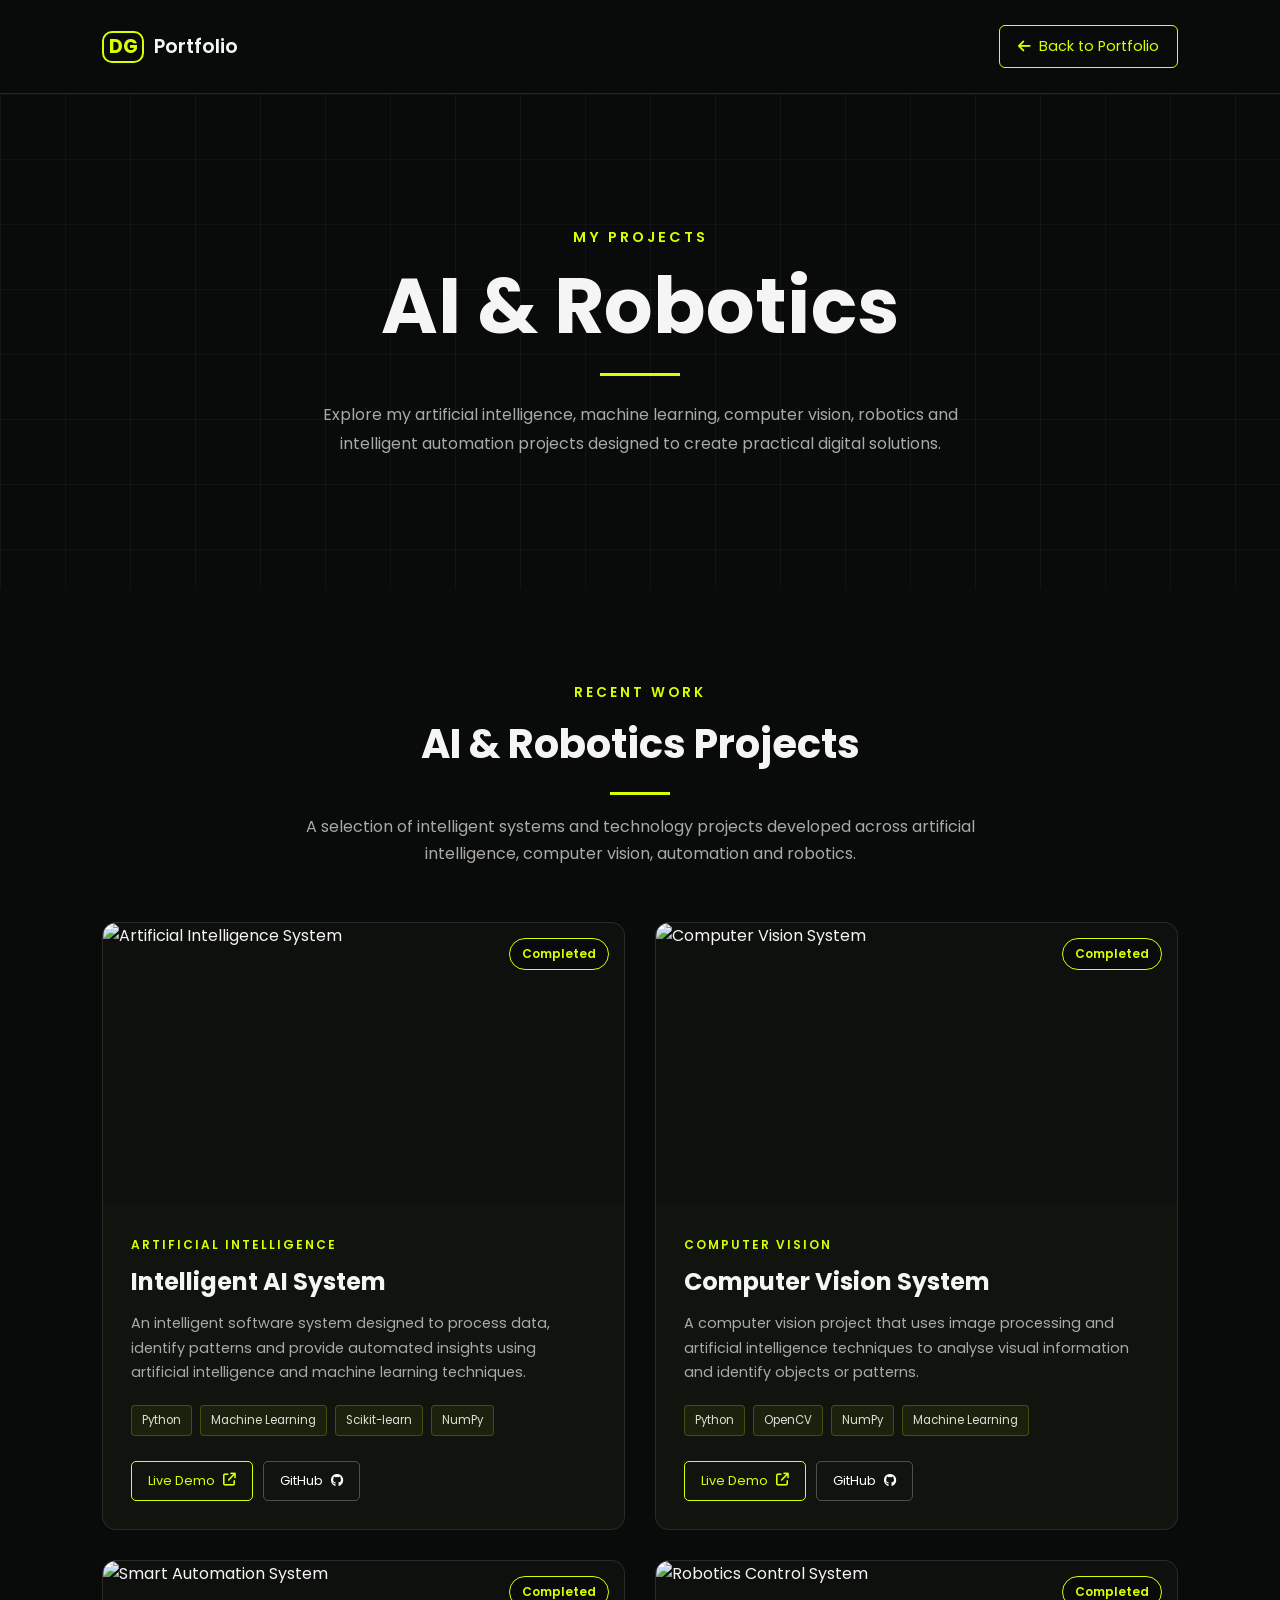
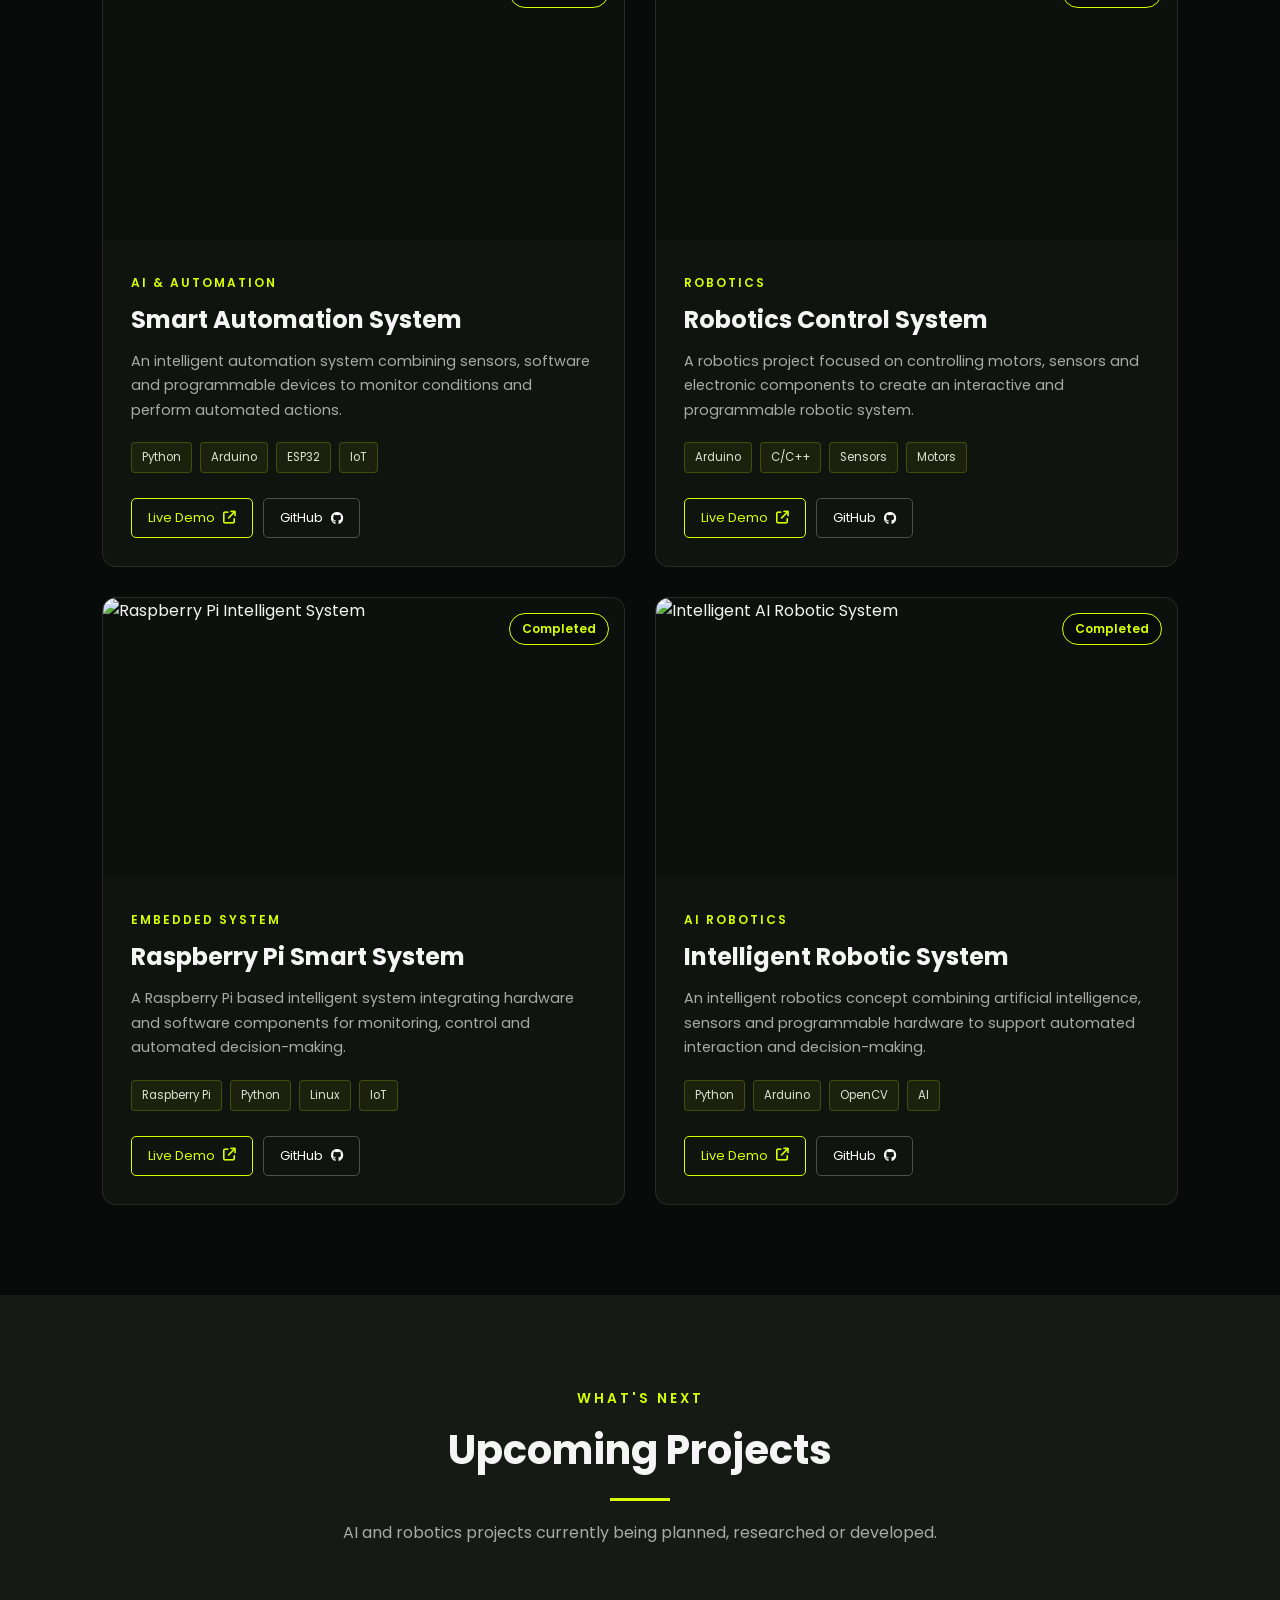
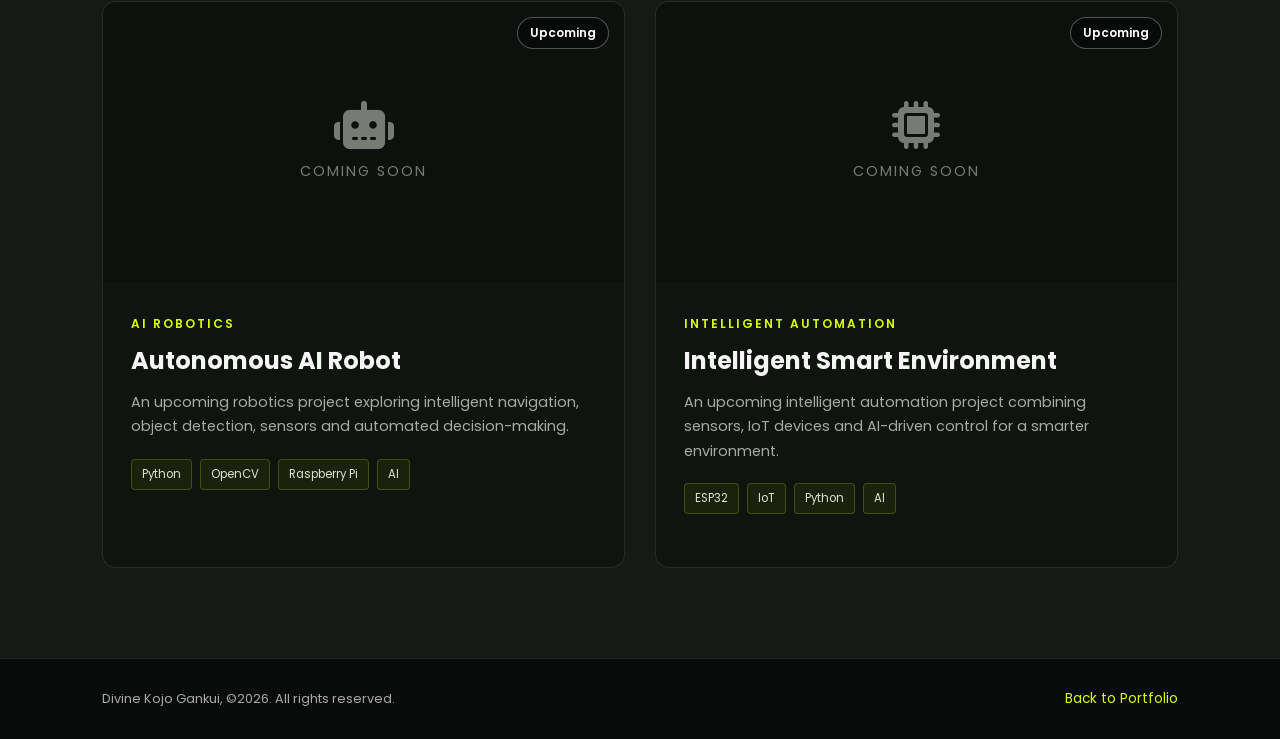
==== ai-robotics.html @ d474de56 "just eployed" ====
<!DOCTYPE html>
<html lang="en">

<head>

    <meta charset="UTF-8">

    <meta name="viewport"
          content="width=device-width, initial-scale=1.0">

    <meta name="description"
          content="Artificial Intelligence and Robotics Projects by Divine Kojo Gankui">

    <title>AI & Robotics | Divine Kojo Gankui</title>


    <!-- FONT AWESOME -->
    <link rel="stylesheet"
          href="https://cdnjs.cloudflare.com/ajax/libs/font-awesome/6.5.2/css/all.min.css">


    <!-- GOOGLE FONT -->
    <link rel="preconnect"
          href="https://fonts.googleapis.com">

    <link rel="preconnect"
          href="https://fonts.gstatic.com"
          crossorigin>

    <link href="https://fonts.googleapis.com/css2?family=Poppins:wght@300;400;500;600;700&display=swap"
          rel="stylesheet">


    <!-- FAVICON -->
    <link rel="icon"
          href="/images/dg.png"
          type="image/x-icon">


    <!-- AI & ROBOTICS CSS -->
    <link rel="stylesheet"
          href="ai-robotics.css">

</head>


<body>


    <!-- =====================================================
         HEADER
    ====================================================== -->

    <header class="project-header">

        <a href="index.html"
           class="logo">

            <span>DG</span>
            Portfolio

        </a>


        <a href="index.html"
           class="back-btn">

            <i class="fa-solid fa-arrow-left"></i>

            Back to Portfolio

        </a>

    </header>



    <!-- =====================================================
         HERO / PAGE INTRO
    ====================================================== -->

    <section class="projects-hero">

        <div class="hero-content pop-in">

            <span class="section-tag">
                MY PROJECTS
            </span>


            <h1>
                AI &amp; Robotics
            </h1>


            <div class="hero-line"></div>


            <p>
                Explore my artificial intelligence, machine learning,
                computer vision, robotics and intelligent automation
                projects designed to create practical digital solutions.
            </p>

        </div>

    </section>



    <!-- =====================================================
         COMPLETED PROJECTS
    ====================================================== -->

    <section class="projects-section">

        <div class="section-heading pop-in">

            <span>
                RECENT WORK
            </span>


            <h2>
                AI &amp; Robotics Projects
            </h2>


            <div class="heading-line"></div>


            <p>
                A selection of intelligent systems and technology
                projects developed across artificial intelligence,
                computer vision, automation and robotics.
            </p>

        </div>



        <!-- =================================================
             PROJECT GRID
        ================================================== -->

        <div class="projects-grid">



            <!-- =================================================
                 PROJECT 1 - AI SYSTEM
            ================================================== -->

            <article class="project-card pop-in">

                <div class="project-image">

                    <img src="images/ai-robotics/ai-system.jpg"
                         alt="Artificial Intelligence System">

                    <div class="project-status completed">
                        Completed
                    </div>

                </div>


                <div class="project-content">

                    <span class="project-category">
                        ARTIFICIAL INTELLIGENCE
                    </span>


                    <h3>
                        Intelligent AI System
                    </h3>


                    <p>
                        An intelligent software system designed to
                        process data, identify patterns and provide
                        automated insights using artificial intelligence
                        and machine learning techniques.
                    </p>



                    <!-- TECHNOLOGIES -->

                    <div class="technologies">

                        <span>Python</span>
                        <span>Machine Learning</span>
                        <span>Scikit-learn</span>
                        <span>NumPy</span>

                    </div>



                    <!-- BUTTONS -->

                    <div class="project-buttons">

                        <a href="#"
                           class="project-btn">

                            Live Demo

                            <i class="fa-solid fa-arrow-up-right-from-square"></i>

                        </a>


                        <a href="#"
                           class="project-btn github-btn">

                            GitHub

                            <i class="fa-brands fa-github"></i>

                        </a>

                    </div>

                </div>

            </article>



            <!-- =================================================
                 PROJECT 2 - COMPUTER VISION
            ================================================== -->

            <article class="project-card pop-in">

                <div class="project-image">

                    <img src="images/ai-robotics/computer-vision.jpg"
                         alt="Computer Vision System">

                    <div class="project-status completed">
                        Completed
                    </div>

                </div>


                <div class="project-content">

                    <span class="project-category">
                        COMPUTER VISION
                    </span>


                    <h3>
                        Computer Vision System
                    </h3>


                    <p>
                        A computer vision project that uses image
                        processing and artificial intelligence techniques
                        to analyse visual information and identify
                        objects or patterns.
                    </p>



                    <div class="technologies">

                        <span>Python</span>
                        <span>OpenCV</span>
                        <span>NumPy</span>
                        <span>Machine Learning</span>

                    </div>



                    <div class="project-buttons">

                        <a href="#"
                           class="project-btn">

                            Live Demo

                            <i class="fa-solid fa-arrow-up-right-from-square"></i>

                        </a>


                        <a href="#"
                           class="project-btn github-btn">

                            GitHub

                            <i class="fa-brands fa-github"></i>

                        </a>

                    </div>

                </div>

            </article>



            <!-- =================================================
                 PROJECT 3 - SMART AUTOMATION
            ================================================== -->

            <article class="project-card pop-in">

                <div class="project-image">

                    <img src="images/ai-robotics/smart-automation.jpg"
                         alt="Smart Automation System">

                    <div class="project-status completed">
                        Completed
                    </div>

                </div>


                <div class="project-content">

                    <span class="project-category">
                        AI &amp; AUTOMATION
                    </span>


                    <h3>
                        Smart Automation System
                    </h3>


                    <p>
                        An intelligent automation system combining
                        sensors, software and programmable devices
                        to monitor conditions and perform automated
                        actions.
                    </p>



                    <div class="technologies">

                        <span>Python</span>
                        <span>Arduino</span>
                        <span>ESP32</span>
                        <span>IoT</span>

                    </div>



                    <div class="project-buttons">

                        <a href="#"
                           class="project-btn">

                            Live Demo

                            <i class="fa-solid fa-arrow-up-right-from-square"></i>

                        </a>


                        <a href="#"
                           class="project-btn github-btn">

                            GitHub

                            <i class="fa-brands fa-github"></i>

                        </a>

                    </div>

                </div>

            </article>



            <!-- =================================================
                 PROJECT 4 - ROBOTICS
            ================================================== -->

            <article class="project-card pop-in">

                <div class="project-image">

                    <img src="images/ai-robotics/robotics.jpg"
                         alt="Robotics Control System">

                    <div class="project-status completed">
                        Completed
                    </div>

                </div>


                <div class="project-content">

                    <span class="project-category">
                        ROBOTICS
                    </span>


                    <h3>
                        Robotics Control System
                    </h3>


                    <p>
                        A robotics project focused on controlling
                        motors, sensors and electronic components
                        to create an interactive and programmable
                        robotic system.
                    </p>



                    <div class="technologies">

                        <span>Arduino</span>
                        <span>C/C++</span>
                        <span>Sensors</span>
                        <span>Motors</span>

                    </div>



                    <div class="project-buttons">

                        <a href="#"
                           class="project-btn">

                            Live Demo

                            <i class="fa-solid fa-arrow-up-right-from-square"></i>

                        </a>


                        <a href="#"
                           class="project-btn github-btn">

                            GitHub

                            <i class="fa-brands fa-github"></i>

                        </a>

                    </div>

                </div>

            </article>



            <!-- =================================================
                 PROJECT 5 - RASPBERRY PI
            ================================================== -->

            <article class="project-card pop-in">

                <div class="project-image">

                    <img src="images/ai-robotics/raspberry-pi.jpg"
                         alt="Raspberry Pi Intelligent System">

                    <div class="project-status completed">
                        Completed
                    </div>

                </div>


                <div class="project-content">

                    <span class="project-category">
                        EMBEDDED SYSTEM
                    </span>


                    <h3>
                        Raspberry Pi Smart System
                    </h3>


                    <p>
                        A Raspberry Pi based intelligent system
                        integrating hardware and software components
                        for monitoring, control and automated
                        decision-making.
                    </p>



                    <div class="technologies">

                        <span>Raspberry Pi</span>
                        <span>Python</span>
                        <span>Linux</span>
                        <span>IoT</span>

                    </div>



                    <div class="project-buttons">

                        <a href="#"
                           class="project-btn">

                            Live Demo

                            <i class="fa-solid fa-arrow-up-right-from-square"></i>

                        </a>


                        <a href="#"
                           class="project-btn github-btn">

                            GitHub

                            <i class="fa-brands fa-github"></i>

                        </a>

                    </div>

                </div>

            </article>



            <!-- =================================================
                 PROJECT 6 - INTELLIGENT ROBOT
            ================================================== -->

            <article class="project-card pop-in">

                <div class="project-image">

                    <img src="images/ai-robotics/intelligent-robot.jpg"
                         alt="Intelligent AI Robotic System">

                    <div class="project-status completed">
                        Completed
                    </div>

                </div>


                <div class="project-content">

                    <span class="project-category">
                        AI ROBOTICS
                    </span>


                    <h3>
                        Intelligent Robotic System
                    </h3>


                    <p>
                        An intelligent robotics concept combining
                        artificial intelligence, sensors and
                        programmable hardware to support automated
                        interaction and decision-making.
                    </p>



                    <div class="technologies">

                        <span>Python</span>
                        <span>Arduino</span>
                        <span>OpenCV</span>
                        <span>AI</span>

                    </div>



                    <div class="project-buttons">

                        <a href="#"
                           class="project-btn">

                            Live Demo

                            <i class="fa-solid fa-arrow-up-right-from-square"></i>

                        </a>


                        <a href="#"
                           class="project-btn github-btn">

                            GitHub

                            <i class="fa-brands fa-github"></i>

                        </a>

                    </div>

                </div>

            </article>


        </div>

    </section>



    <!-- =====================================================
         UPCOMING PROJECTS
    ====================================================== -->

    <section class="projects-section upcoming-section">

        <div class="section-heading pop-in">

            <span>
                WHAT'S NEXT
            </span>


            <h2>
                Upcoming Projects
            </h2>


            <div class="heading-line"></div>


            <p>
                AI and robotics projects currently being planned,
                researched or developed.
            </p>

        </div>



        <div class="projects-grid">



            <!-- =================================================
                 UPCOMING PROJECT 1
            ================================================== -->

            <article class="project-card upcoming-card pop-in">

                <div class="project-image upcoming-image">

                    <div class="coming-soon">

                        <i class="fa-solid fa-robot"></i>

                        <span>
                            Coming Soon
                        </span>

                    </div>


                    <div class="project-status upcoming">
                        Upcoming
                    </div>

                </div>


                <div class="project-content">

                    <span class="project-category">
                        AI ROBOTICS
                    </span>


                    <h3>
                        Autonomous AI Robot
                    </h3>


                    <p>
                        An upcoming robotics project exploring
                        intelligent navigation, object detection,
                        sensors and automated decision-making.
                    </p>


                    <div class="technologies">

                        <span>Python</span>
                        <span>OpenCV</span>
                        <span>Raspberry Pi</span>
                        <span>AI</span>

                    </div>

                </div>

            </article>



            <!-- =================================================
                 UPCOMING PROJECT 2
            ================================================== -->

            <article class="project-card upcoming-card pop-in">

                <div class="project-image upcoming-image">

                    <div class="coming-soon">

                        <i class="fa-solid fa-microchip"></i>

                        <span>
                            Coming Soon
                        </span>

                    </div>


                    <div class="project-status upcoming">
                        Upcoming
                    </div>

                </div>


                <div class="project-content">

                    <span class="project-category">
                        INTELLIGENT AUTOMATION
                    </span>


                    <h3>
                        Intelligent Smart Environment
                    </h3>


                    <p>
                        An upcoming intelligent automation project
                        combining sensors, IoT devices and AI-driven
                        control for a smarter environment.
                    </p>


                    <div class="technologies">

                        <span>ESP32</span>
                        <span>IoT</span>
                        <span>Python</span>
                        <span>AI</span>

                    </div>

                </div>

            </article>


        </div>

    </section>



    <!-- =====================================================
         FOOTER
    ====================================================== -->

    <footer class="project-footer">

        <p>
            Divine Kojo Gankui, ©2026. All rights reserved.
        </p>


        <a href="index.html">
            Back to Portfolio
        </a>

    </footer>



    <!-- =====================================================
         AI & ROBOTICS JAVASCRIPT
    ====================================================== -->

    <script src="ai-robotics.js"></script>

</body>

</html>
---- ai-robotics.css ----
/* =====================================================
   AI & ROBOTICS PROJECTS PAGE
===================================================== */


/* =====================================================
   GLOBAL
===================================================== */

* {
    margin: 0;
    padding: 0;
    box-sizing: border-box;
}


html {
    scroll-behavior: smooth;
}


body {
    font-family: "Poppins", sans-serif;

    background: #080b0a;

    color: #f5f5f5;

    overflow-x: hidden;
}


/* =====================================================
   VARIABLES
===================================================== */

:root {

    --bg-color: #080b0a;

    --secondary-bg: #151a14;

    --card-bg: #10140f;

    --lemon: #d9ff00;

    --text-color: #f5f5f5;

    --muted-text: #a9aaa5;

    --border-color: rgba(255, 255, 255, 0.1);

}


/* =====================================================
   HEADER
===================================================== */

.project-header {

    width: 100%;

    padding: 25px 8%;

    display: flex;

    align-items: center;

    justify-content: space-between;

    border-bottom: 1px solid var(--border-color);

    background: rgba(8, 11, 10, 0.95);

    position: relative;

    z-index: 100;

}


/* =====================================================
   LOGO
===================================================== */

.logo {

    display: flex;

    align-items: center;

    gap: 10px;

    color: var(--text-color);

    text-decoration: none;

    font-size: 1.2rem;

    font-weight: 600;

}


.logo span {

    width: 42px;

    height: 32px;

    display: flex;

    align-items: center;

    justify-content: center;

    border: 2px solid var(--lemon);

    border-radius: 10px;

    color: var(--lemon);

    font-weight: 700;

}


/* =====================================================
   BACK BUTTON
===================================================== */

.back-btn {

    display: inline-flex;

    align-items: center;

    gap: 8px;

    padding: 10px 18px;

    border: 1px solid var(--lemon);

    border-radius: 6px;

    color: var(--lemon);

    text-decoration: none;

    font-size: 0.9rem;

    transition: 0.3s ease;

}


.back-btn:hover {

    background: var(--lemon);

    color: #080b0a;

}


/* =====================================================
   HERO
===================================================== */

.projects-hero {

    min-height: 55vh;

    display: flex;

    align-items: center;

    justify-content: center;

    text-align: center;

    padding: 80px 8%;

    background:
        linear-gradient(
            rgba(8, 11, 10, 0.95),
            rgba(8, 11, 10, 0.9)
        );

    position: relative;

}


/* =====================================================
   SUBTLE GRID
===================================================== */

.projects-hero::before {

    content: "";

    position: absolute;

    inset: 0;

    background-image:

        linear-gradient(
            rgba(255,255,255,0.035) 1px,
            transparent 1px
        ),

        linear-gradient(
            90deg,
            rgba(255,255,255,0.035) 1px,
            transparent 1px
        );

    background-size: 65px 65px;

    pointer-events: none;

}


/* =====================================================
   HERO CONTENT
===================================================== */

.hero-content {

    max-width: 800px;

    position: relative;

    z-index: 1;

}


.section-tag {

    color: var(--lemon);

    font-size: 0.9rem;

    font-weight: 600;

    letter-spacing: 3px;

}


.hero-content h1 {

    margin-top: 15px;

    font-size: clamp(2.5rem, 6vw, 5rem);

    line-height: 1.1;

}


.hero-line {

    width: 80px;

    height: 3px;

    background: var(--lemon);

    margin: 25px auto;

}


.hero-content p {

    max-width: 650px;

    margin: auto;

    color: var(--muted-text);

    line-height: 1.8;

}


/* =====================================================
   PROJECT SECTIONS
===================================================== */

.projects-section {

    padding: 90px 8%;

}


.upcoming-section {

    background: var(--secondary-bg);

}


/* =====================================================
   SECTION HEADING
===================================================== */

.section-heading {

    text-align: center;

    max-width: 700px;

    margin: 0 auto 55px;

}


.section-heading span {

    color: var(--lemon);

    font-size: 0.85rem;

    font-weight: 600;

    letter-spacing: 3px;

}


.section-heading h2 {

    font-size: 2.5rem;

    margin-top: 10px;

}


.heading-line {

    width: 60px;

    height: 3px;

    background: var(--lemon);

    margin: 18px auto;

}


.section-heading p {

    color: var(--muted-text);

    line-height: 1.7;

}


/* =====================================================
   PROJECT GRID
===================================================== */

.projects-grid {

    width: 100%;

    max-width: 1200px;

    margin: auto;

    display: grid;

    grid-template-columns:
        repeat(2, minmax(0, 1fr));

    gap: 30px;

}


/* =====================================================
   PROJECT CARD
===================================================== */

.project-card {

    background: var(--card-bg);

    border: 1px solid var(--border-color);

    border-radius: 14px;

    overflow: hidden;

    transition:
        transform 0.35s ease,
        border-color 0.35s ease;

    position: relative;

}


.project-card:hover {

    transform: translateY(-8px);

    border-color: var(--lemon);

}


/* =====================================================
   PROJECT IMAGE
===================================================== */

.project-image {

    width: 100%;

    height: 280px;

    position: relative;

    overflow: hidden;

    background: #0d100c;

}


.project-image img {

    width: 100%;

    height: 100%;

    object-fit: cover;

    display: block;

    transition: transform 0.5s ease;

}


.project-card:hover .project-image img {

    transform: scale(1.05);

}


/* =====================================================
   STATUS
===================================================== */

.project-status {

    position: absolute;

    top: 15px;

    right: 15px;

    padding: 6px 12px;

    border-radius: 30px;

    font-size: 0.75rem;

    font-weight: 600;

    background: rgba(8, 11, 10, 0.9);

}


.project-status.completed {

    color: var(--lemon);

    border: 1px solid var(--lemon);

}


.project-status.upcoming {

    color: #fff;

    border: 1px solid rgba(255,255,255,0.3);

}


/* =====================================================
   PROJECT CONTENT
===================================================== */

.project-content {

    padding: 28px;

}


.project-category {

    color: var(--lemon);

    font-size: 0.75rem;

    font-weight: 600;

    letter-spacing: 2px;

}


.project-content h3 {

    font-size: 1.5rem;

    margin: 8px 0 12px;

}


.project-content p {

    color: var(--muted-text);

    font-size: 0.9rem;

    line-height: 1.7;

    margin-bottom: 20px;

}


/* =====================================================
   TECHNOLOGIES
===================================================== */

.technologies {

    display: flex;

    flex-wrap: wrap;

    gap: 8px;

    margin-bottom: 25px;

}


.technologies span {

    padding: 6px 10px;

    background: rgba(217, 255, 0, 0.06);

    border: 1px solid rgba(217, 255, 0, 0.2);

    border-radius: 4px;

    color: #dce0d6;

    font-size: 0.72rem;

}


/* =====================================================
   PROJECT BUTTONS
===================================================== */

.project-buttons {

    display: flex;

    gap: 10px;

    flex-wrap: wrap;

}


.project-btn {

    display: inline-flex;

    align-items: center;

    gap: 8px;

    padding: 10px 16px;

    border: 1px solid var(--lemon);

    border-radius: 5px;

    color: var(--lemon);

    text-decoration: none;

    font-size: 0.8rem;

    transition: 0.3s ease;

}


.project-btn:hover {

    background: var(--lemon);

    color: #080b0a;

}


.github-btn {

    border-color: rgba(255,255,255,0.25);

    color: #fff;

}


.github-btn:hover {

    background: #fff;

    color: #080b0a;

}


/* =====================================================
   UPCOMING PROJECT
===================================================== */

.upcoming-card {

    opacity: 0.9;

}


.upcoming-image {

    display: flex;

    align-items: center;

    justify-content: center;

}


.coming-soon {

    display: flex;

    flex-direction: column;

    align-items: center;

    justify-content: center;

    gap: 12px;

    color: #777b73;

}


.coming-soon i {

    font-size: 3rem;

}


.coming-soon span {

    font-size: 0.9rem;

    letter-spacing: 2px;

    text-transform: uppercase;

}


/* =====================================================
   IMAGE ERROR
===================================================== */

.project-image.image-error {

    display: flex;

    align-items: center;

    justify-content: center;

}


.project-image.image-error::after {

    content: "Project Image";

    color: #777b73;

    font-size: 0.85rem;

    letter-spacing: 1px;

}


/* =====================================================
   POP-IN SCROLL ANIMATION
===================================================== */

.pop-in {

    opacity: 0;

    transform: scale(0.75);

    transition:
        opacity 0.6s ease,
        transform 0.6s cubic-bezier(0.34, 1.56, 0.64, 1);

}


.pop-in.show {

    opacity: 1;

    transform: scale(1);

}


/* =====================================================
   FOOTER
===================================================== */

.project-footer {

    padding: 30px 8%;

    border-top: 1px solid var(--border-color);

    display: flex;

    align-items: center;

    justify-content: space-between;

    gap: 20px;

}


.project-footer p {

    color: var(--muted-text);

    font-size: 0.8rem;

}


.project-footer a {

    color: var(--lemon);

    text-decoration: none;

    font-size: 0.85rem;

}


/* =====================================================
   TABLET
===================================================== */

@media (max-width: 900px) {

    .projects-grid {

        grid-template-columns: 1fr;

        max-width: 650px;

    }


    .projects-hero {

        min-height: 45vh;

    }

}


/* =====================================================
   MOBILE
===================================================== */

@media (max-width: 600px) {

    .project-header {

        padding: 18px 5%;

    }


    .logo {

        font-size: 1rem;

    }


    .logo span {

        width: 38px;

        height: 30px;

    }


    .back-btn {

        padding: 8px 12px;

        font-size: 0.75rem;

    }


    .projects-hero {

        padding: 70px 5%;

    }


    .hero-content h1 {

        font-size: 2.4rem;

    }


    .hero-content p {

        font-size: 0.85rem;

    }


    .projects-section {

        padding: 70px 5%;

    }


    .section-heading h2 {

        font-size: 2rem;

    }


    .project-image {

        height: 220px;

    }


    .project-content {

        padding: 22px;

    }


    .project-buttons {

        flex-direction: column;

    }


    .project-btn {

        justify-content: center;

        width: 100%;

    }


    .project-footer {

        flex-direction: column;

        text-align: center;

    }

}
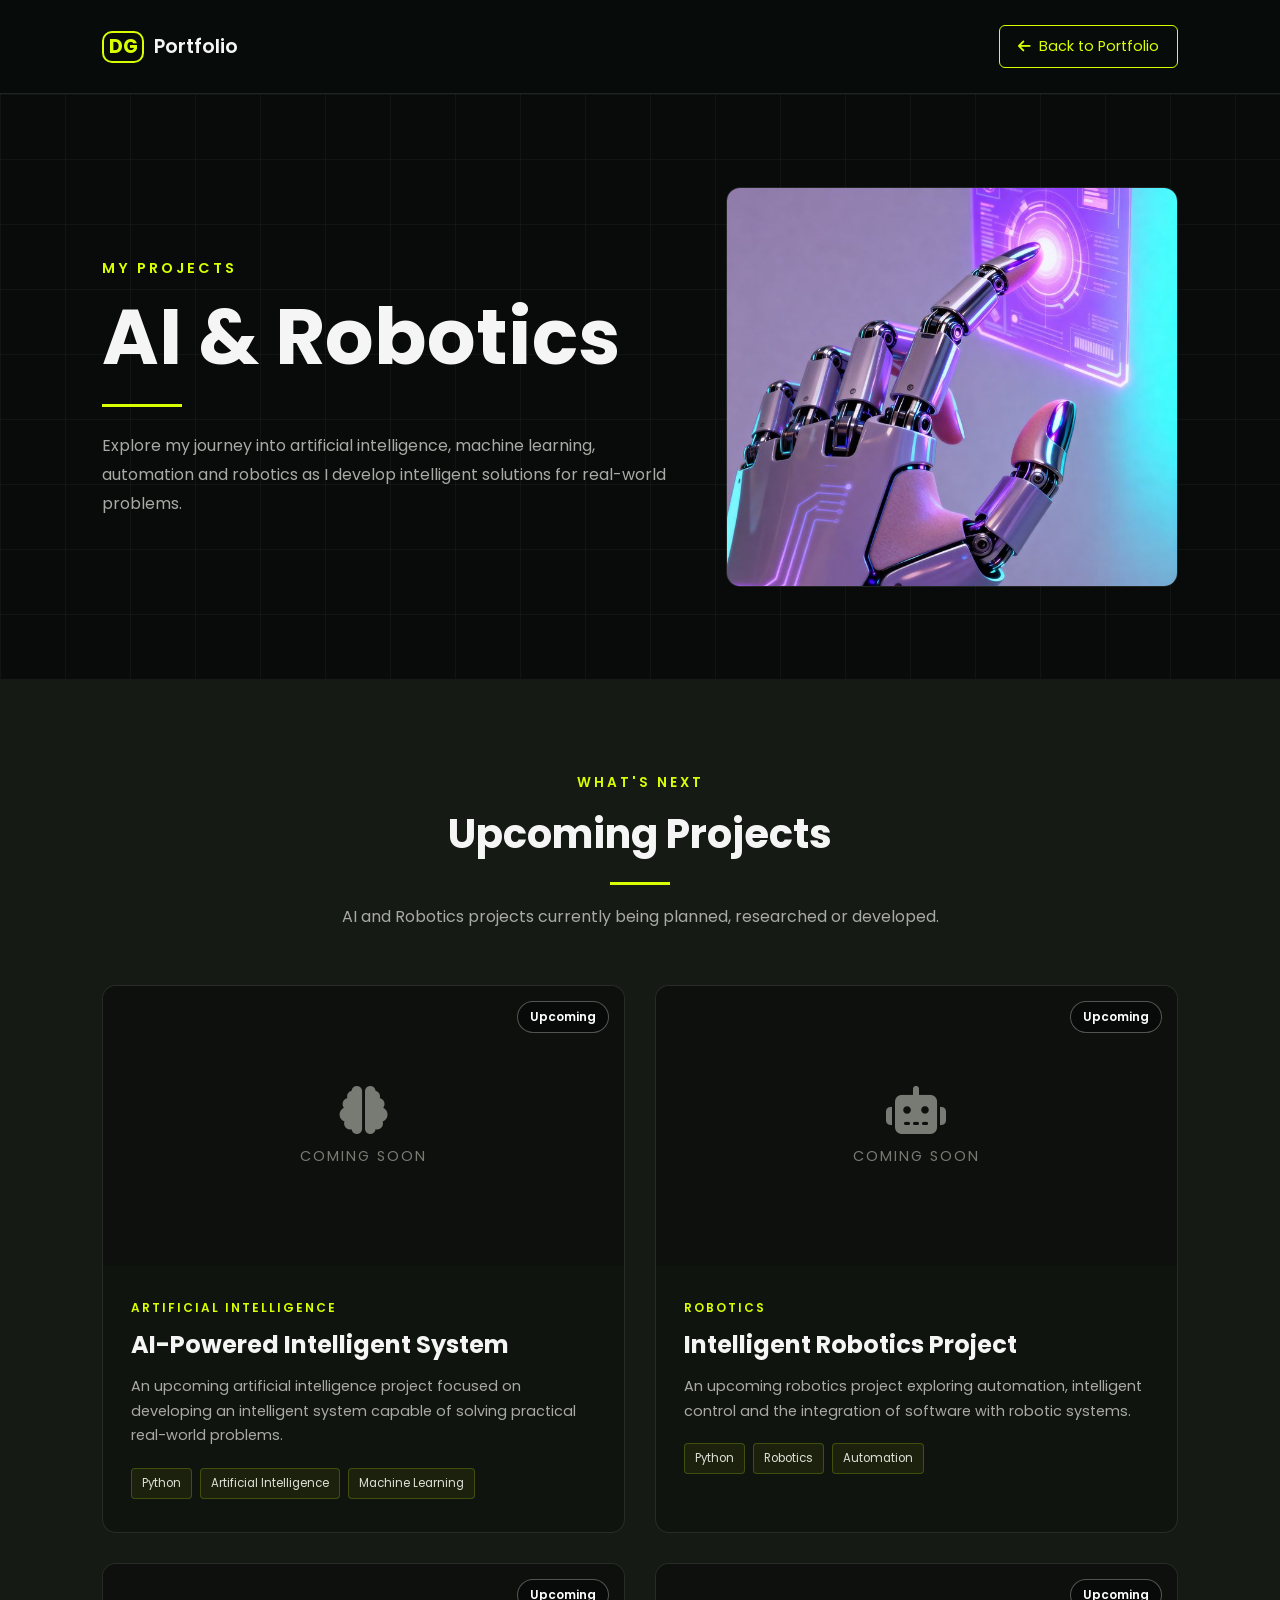
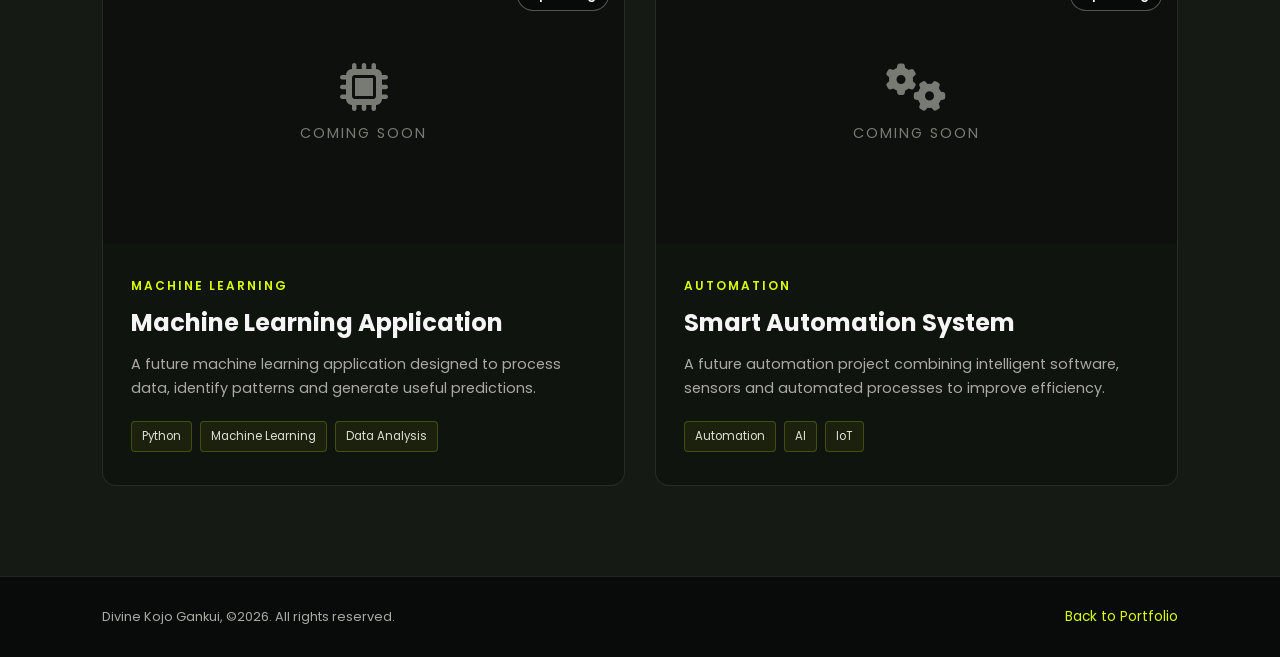
==== commit 4fc5cc1e: "just eployed" ====
--- a/ai-robotics.html
+++ b/ai-robotics.html
@@ -1,3 +1,4 @@
+
 <!DOCTYPE html>
 <html lang="en">
 
@@ -9,17 +10,19 @@
           content="width=device-width, initial-scale=1.0">
 
     <meta name="description"
-          content="Artificial Intelligence and Robotics Projects by Divine Kojo Gankui">
+          content="AI and Robotics Projects by Divine Kojo Gankui">
 
     <title>AI & Robotics | Divine Kojo Gankui</title>
 
 
     <!-- FONT AWESOME -->
+
     <link rel="stylesheet"
           href="https://cdnjs.cloudflare.com/ajax/libs/font-awesome/6.5.2/css/all.min.css">
 
 
     <!-- GOOGLE FONT -->
+
     <link rel="preconnect"
           href="https://fonts.googleapis.com">
 
@@ -32,12 +35,14 @@
 
 
     <!-- FAVICON -->
+
     <link rel="icon"
           href="/images/dg.png"
           type="image/x-icon">
 
 
-    <!-- AI & ROBOTICS CSS -->
+    <!-- PROJECT PAGE CSS -->
+
     <link rel="stylesheet"
           href="ai-robotics.css">
 
@@ -57,6 +62,7 @@
            class="logo">
 
             <span>DG</span>
+
             Portfolio
 
         </a>
@@ -81,6 +87,9 @@
 
     <section class="projects-hero">
 
+
+        <!-- HERO TEXT -->
+
         <div class="hero-content pop-in">
 
             <span class="section-tag">
@@ -89,7 +98,7 @@
 
 
             <h1>
-                AI &amp; Robotics
+                AI & Robotics
             </h1>
 
 
@@ -97,534 +106,24 @@
 
 
             <p>
-                Explore my artificial intelligence, machine learning,
-                computer vision, robotics and intelligent automation
-                projects designed to create practical digital solutions.
+                Explore my journey into artificial intelligence,
+                machine learning, automation and robotics as I
+                develop intelligent solutions for real-world
+                problems.
             </p>
 
         </div>
 
-    </section>
-
-
-
-    <!-- =====================================================
-         COMPLETED PROJECTS
-    ====================================================== -->
-
-    <section class="projects-section">
-
-        <div class="section-heading pop-in">
-
-            <span>
-                RECENT WORK
-            </span>
-
-
-            <h2>
-                AI &amp; Robotics Projects
-            </h2>
-
-
-            <div class="heading-line"></div>
-
-
-            <p>
-                A selection of intelligent systems and technology
-                projects developed across artificial intelligence,
-                computer vision, automation and robotics.
-            </p>
+
+        <!-- HERO IMAGE -->
+
+        <div class="hero-image pop-in">
+
+            <img src="images/ai.jpg"
+                 alt="Artificial Intelligence and Robotics">
 
         </div>
 
-
-
-        <!-- =================================================
-             PROJECT GRID
-        ================================================== -->
-
-        <div class="projects-grid">
-
-
-
-            <!-- =================================================
-                 PROJECT 1 - AI SYSTEM
-            ================================================== -->
-
-            <article class="project-card pop-in">
-
-                <div class="project-image">
-
-                    <img src="images/ai-robotics/ai-system.jpg"
-                         alt="Artificial Intelligence System">
-
-                    <div class="project-status completed">
-                        Completed
-                    </div>
-
-                </div>
-
-
-                <div class="project-content">
-
-                    <span class="project-category">
-                        ARTIFICIAL INTELLIGENCE
-                    </span>
-
-
-                    <h3>
-                        Intelligent AI System
-                    </h3>
-
-
-                    <p>
-                        An intelligent software system designed to
-                        process data, identify patterns and provide
-                        automated insights using artificial intelligence
-                        and machine learning techniques.
-                    </p>
-
-
-
-                    <!-- TECHNOLOGIES -->
-
-                    <div class="technologies">
-
-                        <span>Python</span>
-                        <span>Machine Learning</span>
-                        <span>Scikit-learn</span>
-                        <span>NumPy</span>
-
-                    </div>
-
-
-
-                    <!-- BUTTONS -->
-
-                    <div class="project-buttons">
-
-                        <a href="#"
-                           class="project-btn">
-
-                            Live Demo
-
-                            <i class="fa-solid fa-arrow-up-right-from-square"></i>
-
-                        </a>
-
-
-                        <a href="#"
-                           class="project-btn github-btn">
-
-                            GitHub
-
-                            <i class="fa-brands fa-github"></i>
-
-                        </a>
-
-                    </div>
-
-                </div>
-
-            </article>
-
-
-
-            <!-- =================================================
-                 PROJECT 2 - COMPUTER VISION
-            ================================================== -->
-
-            <article class="project-card pop-in">
-
-                <div class="project-image">
-
-                    <img src="images/ai-robotics/computer-vision.jpg"
-                         alt="Computer Vision System">
-
-                    <div class="project-status completed">
-                        Completed
-                    </div>
-
-                </div>
-
-
-                <div class="project-content">
-
-                    <span class="project-category">
-                        COMPUTER VISION
-                    </span>
-
-
-                    <h3>
-                        Computer Vision System
-                    </h3>
-
-
-                    <p>
-                        A computer vision project that uses image
-                        processing and artificial intelligence techniques
-                        to analyse visual information and identify
-                        objects or patterns.
-                    </p>
-
-
-
-                    <div class="technologies">
-
-                        <span>Python</span>
-                        <span>OpenCV</span>
-                        <span>NumPy</span>
-                        <span>Machine Learning</span>
-
-                    </div>
-
-
-
-                    <div class="project-buttons">
-
-                        <a href="#"
-                           class="project-btn">
-
-                            Live Demo
-
-                            <i class="fa-solid fa-arrow-up-right-from-square"></i>
-
-                        </a>
-
-
-                        <a href="#"
-                           class="project-btn github-btn">
-
-                            GitHub
-
-                            <i class="fa-brands fa-github"></i>
-
-                        </a>
-
-                    </div>
-
-                </div>
-
-            </article>
-
-
-
-            <!-- =================================================
-                 PROJECT 3 - SMART AUTOMATION
-            ================================================== -->
-
-            <article class="project-card pop-in">
-
-                <div class="project-image">
-
-                    <img src="images/ai-robotics/smart-automation.jpg"
-                         alt="Smart Automation System">
-
-                    <div class="project-status completed">
-                        Completed
-                    </div>
-
-                </div>
-
-
-                <div class="project-content">
-
-                    <span class="project-category">
-                        AI &amp; AUTOMATION
-                    </span>
-
-
-                    <h3>
-                        Smart Automation System
-                    </h3>
-
-
-                    <p>
-                        An intelligent automation system combining
-                        sensors, software and programmable devices
-                        to monitor conditions and perform automated
-                        actions.
-                    </p>
-
-
-
-                    <div class="technologies">
-
-                        <span>Python</span>
-                        <span>Arduino</span>
-                        <span>ESP32</span>
-                        <span>IoT</span>
-
-                    </div>
-
-
-
-                    <div class="project-buttons">
-
-                        <a href="#"
-                           class="project-btn">
-
-                            Live Demo
-
-                            <i class="fa-solid fa-arrow-up-right-from-square"></i>
-
-                        </a>
-
-
-                        <a href="#"
-                           class="project-btn github-btn">
-
-                            GitHub
-
-                            <i class="fa-brands fa-github"></i>
-
-                        </a>
-
-                    </div>
-
-                </div>
-
-            </article>
-
-
-
-            <!-- =================================================
-                 PROJECT 4 - ROBOTICS
-            ================================================== -->
-
-            <article class="project-card pop-in">
-
-                <div class="project-image">
-
-                    <img src="images/ai-robotics/robotics.jpg"
-                         alt="Robotics Control System">
-
-                    <div class="project-status completed">
-                        Completed
-                    </div>
-
-                </div>
-
-
-                <div class="project-content">
-
-                    <span class="project-category">
-                        ROBOTICS
-                    </span>
-
-
-                    <h3>
-                        Robotics Control System
-                    </h3>
-
-
-                    <p>
-                        A robotics project focused on controlling
-                        motors, sensors and electronic components
-                        to create an interactive and programmable
-                        robotic system.
-                    </p>
-
-
-
-                    <div class="technologies">
-
-                        <span>Arduino</span>
-                        <span>C/C++</span>
-                        <span>Sensors</span>
-                        <span>Motors</span>
-
-                    </div>
-
-
-
-                    <div class="project-buttons">
-
-                        <a href="#"
-                           class="project-btn">
-
-                            Live Demo
-
-                            <i class="fa-solid fa-arrow-up-right-from-square"></i>
-
-                        </a>
-
-
-                        <a href="#"
-                           class="project-btn github-btn">
-
-                            GitHub
-
-                            <i class="fa-brands fa-github"></i>
-
-                        </a>
-
-                    </div>
-
-                </div>
-
-            </article>
-
-
-
-            <!-- =================================================
-                 PROJECT 5 - RASPBERRY PI
-            ================================================== -->
-
-            <article class="project-card pop-in">
-
-                <div class="project-image">
-
-                    <img src="images/ai-robotics/raspberry-pi.jpg"
-                         alt="Raspberry Pi Intelligent System">
-
-                    <div class="project-status completed">
-                        Completed
-                    </div>
-
-                </div>
-
-
-                <div class="project-content">
-
-                    <span class="project-category">
-                        EMBEDDED SYSTEM
-                    </span>
-
-
-                    <h3>
-                        Raspberry Pi Smart System
-                    </h3>
-
-
-                    <p>
-                        A Raspberry Pi based intelligent system
-                        integrating hardware and software components
-                        for monitoring, control and automated
-                        decision-making.
-                    </p>
-
-
-
-                    <div class="technologies">
-
-                        <span>Raspberry Pi</span>
-                        <span>Python</span>
-                        <span>Linux</span>
-                        <span>IoT</span>
-
-                    </div>
-
-
-
-                    <div class="project-buttons">
-
-                        <a href="#"
-                           class="project-btn">
-
-                            Live Demo
-
-                            <i class="fa-solid fa-arrow-up-right-from-square"></i>
-
-                        </a>
-
-
-                        <a href="#"
-                           class="project-btn github-btn">
-
-                            GitHub
-
-                            <i class="fa-brands fa-github"></i>
-
-                        </a>
-
-                    </div>
-
-                </div>
-
-            </article>
-
-
-
-            <!-- =================================================
-                 PROJECT 6 - INTELLIGENT ROBOT
-            ================================================== -->
-
-            <article class="project-card pop-in">
-
-                <div class="project-image">
-
-                    <img src="images/ai-robotics/intelligent-robot.jpg"
-                         alt="Intelligent AI Robotic System">
-
-                    <div class="project-status completed">
-                        Completed
-                    </div>
-
-                </div>
-
-
-                <div class="project-content">
-
-                    <span class="project-category">
-                        AI ROBOTICS
-                    </span>
-
-
-                    <h3>
-                        Intelligent Robotic System
-                    </h3>
-
-
-                    <p>
-                        An intelligent robotics concept combining
-                        artificial intelligence, sensors and
-                        programmable hardware to support automated
-                        interaction and decision-making.
-                    </p>
-
-
-
-                    <div class="technologies">
-
-                        <span>Python</span>
-                        <span>Arduino</span>
-                        <span>OpenCV</span>
-                        <span>AI</span>
-
-                    </div>
-
-
-
-                    <div class="project-buttons">
-
-                        <a href="#"
-                           class="project-btn">
-
-                            Live Demo
-
-                            <i class="fa-solid fa-arrow-up-right-from-square"></i>
-
-                        </a>
-
-
-                        <a href="#"
-                           class="project-btn github-btn">
-
-                            GitHub
-
-                            <i class="fa-brands fa-github"></i>
-
-                        </a>
-
-                    </div>
-
-                </div>
-
-            </article>
-
-
-        </div>
 
     </section>
 
@@ -636,6 +135,9 @@
 
     <section class="projects-section upcoming-section">
 
+
+        <!-- SECTION HEADING -->
+
         <div class="section-heading pop-in">
 
             <span>
@@ -652,7 +154,7 @@
 
 
             <p>
-                AI and robotics projects currently being planned,
+                AI and Robotics projects currently being planned,
                 researched or developed.
             </p>
 
@@ -660,8 +162,9 @@
 
 
 
+        <!-- PROJECT GRID -->
+
         <div class="projects-grid">
-
 
 
             <!-- =================================================
@@ -670,11 +173,13 @@
 
             <article class="project-card upcoming-card pop-in">
 
+
                 <div class="project-image upcoming-image">
 
+
                     <div class="coming-soon">
 
-                        <i class="fa-solid fa-robot"></i>
+                        <i class="fa-solid fa-brain"></i>
 
                         <span>
                             Coming Soon
@@ -684,41 +189,56 @@
 
 
                     <div class="project-status upcoming">
+
                         Upcoming
-                    </div>
-
-                </div>
+
+                    </div>
+
+
+                </div>
+
 
 
                 <div class="project-content">
 
+
                     <span class="project-category">
-                        AI ROBOTICS
+
+                        ARTIFICIAL INTELLIGENCE
+
                     </span>
 
 
                     <h3>
-                        Autonomous AI Robot
+
+                        AI-Powered Intelligent System
+
                     </h3>
 
 
                     <p>
-                        An upcoming robotics project exploring
-                        intelligent navigation, object detection,
-                        sensors and automated decision-making.
+
+                        An upcoming artificial intelligence project
+                        focused on developing an intelligent system
+                        capable of solving practical real-world
+                        problems.
+
                     </p>
 
 
                     <div class="technologies">
 
                         <span>Python</span>
-                        <span>OpenCV</span>
-                        <span>Raspberry Pi</span>
-                        <span>AI</span>
-
-                    </div>
-
-                </div>
+
+                        <span>Artificial Intelligence</span>
+
+                        <span>Machine Learning</span>
+
+                    </div>
+
+
+                </div>
+
 
             </article>
 
@@ -730,11 +250,13 @@
 
             <article class="project-card upcoming-card pop-in">
 
+
                 <div class="project-image upcoming-image">
 
+
                     <div class="coming-soon">
 
-                        <i class="fa-solid fa-microchip"></i>
+                        <i class="fa-solid fa-robot"></i>
 
                         <span>
                             Coming Soon
@@ -744,46 +266,213 @@
 
 
                     <div class="project-status upcoming">
+
                         Upcoming
-                    </div>
-
-                </div>
+
+                    </div>
+
+
+                </div>
+
 
 
                 <div class="project-content">
 
+
                     <span class="project-category">
-                        INTELLIGENT AUTOMATION
+
+                        ROBOTICS
+
                     </span>
 
 
                     <h3>
-                        Intelligent Smart Environment
+
+                        Intelligent Robotics Project
+
                     </h3>
 
 
                     <p>
-                        An upcoming intelligent automation project
-                        combining sensors, IoT devices and AI-driven
-                        control for a smarter environment.
+
+                        An upcoming robotics project exploring
+                        automation, intelligent control and the
+                        integration of software with robotic systems.
+
                     </p>
 
 
                     <div class="technologies">
 
-                        <span>ESP32</span>
+                        <span>Python</span>
+
+                        <span>Robotics</span>
+
+                        <span>Automation</span>
+
+                    </div>
+
+
+                </div>
+
+
+            </article>
+
+
+
+            <!-- =================================================
+                 UPCOMING PROJECT 3
+            ================================================== -->
+
+            <article class="project-card upcoming-card pop-in">
+
+
+                <div class="project-image upcoming-image">
+
+
+                    <div class="coming-soon">
+
+                        <i class="fa-solid fa-microchip"></i>
+
+                        <span>
+                            Coming Soon
+                        </span>
+
+                    </div>
+
+
+                    <div class="project-status upcoming">
+
+                        Upcoming
+
+                    </div>
+
+
+                </div>
+
+
+
+                <div class="project-content">
+
+
+                    <span class="project-category">
+
+                        MACHINE LEARNING
+
+                    </span>
+
+
+                    <h3>
+
+                        Machine Learning Application
+
+                    </h3>
+
+
+                    <p>
+
+                        A future machine learning application
+                        designed to process data, identify patterns
+                        and generate useful predictions.
+
+                    </p>
+
+
+                    <div class="technologies">
+
+                        <span>Python</span>
+
+                        <span>Machine Learning</span>
+
+                        <span>Data Analysis</span>
+
+                    </div>
+
+
+                </div>
+
+
+            </article>
+
+
+
+            <!-- =================================================
+                 UPCOMING PROJECT 4
+            ================================================== -->
+
+            <article class="project-card upcoming-card pop-in">
+
+
+                <div class="project-image upcoming-image">
+
+
+                    <div class="coming-soon">
+
+                        <i class="fa-solid fa-gears"></i>
+
+                        <span>
+                            Coming Soon
+                        </span>
+
+                    </div>
+
+
+                    <div class="project-status upcoming">
+
+                        Upcoming
+
+                    </div>
+
+
+                </div>
+
+
+
+                <div class="project-content">
+
+
+                    <span class="project-category">
+
+                        AUTOMATION
+
+                    </span>
+
+
+                    <h3>
+
+                        Smart Automation System
+
+                    </h3>
+
+
+                    <p>
+
+                        A future automation project combining
+                        intelligent software, sensors and automated
+                        processes to improve efficiency.
+
+                    </p>
+
+
+                    <div class="technologies">
+
+                        <span>Automation</span>
+
+                        <span>AI</span>
+
                         <span>IoT</span>
-                        <span>Python</span>
-                        <span>AI</span>
-
-                    </div>
-
-                </div>
+
+                    </div>
+
+
+                </div>
+
 
             </article>
 
 
         </div>
+
 
     </section>
 
@@ -795,25 +484,33 @@
 
     <footer class="project-footer">
 
+
         <p>
+
             Divine Kojo Gankui, ©2026. All rights reserved.
+
         </p>
 
 
         <a href="index.html">
+
             Back to Portfolio
+
         </a>
 
+
     </footer>
 
 
 
     <!-- =====================================================
-         AI & ROBOTICS JAVASCRIPT
+         PROJECT PAGE JAVASCRIPT
     ====================================================== -->
 
     <script src="ai-robotics.js"></script>
 
+
 </body>
 
-</html>+</html>
+
--- a/ai-robotics.css
+++ b/ai-robotics.css
@@ -1,7 +1,3 @@
-/* =====================================================
-   AI & ROBOTICS PROJECTS PAGE
-===================================================== */
-
 
 /* =====================================================
    GLOBAL
@@ -13,12 +9,10 @@
     box-sizing: border-box;
 }
 
-
 html {
     scroll-behavior: smooth;
 }
 
-
 body {
     font-family: "Poppins", sans-serif;
 
@@ -40,8 +34,6 @@
 
     --secondary-bg: #151a14;
 
-    --card-bg: #10140f;
-
     --lemon: #d9ff00;
 
     --text-color: #f5f5f5;
@@ -76,7 +68,6 @@
     position: relative;
 
     z-index: 100;
-
 }
 
 
@@ -99,7 +90,6 @@
     font-size: 1.2rem;
 
     font-weight: 600;
-
 }
 
 
@@ -122,7 +112,6 @@
     color: var(--lemon);
 
     font-weight: 700;
-
 }
 
 
@@ -151,7 +140,6 @@
     font-size: 0.9rem;
 
     transition: 0.3s ease;
-
 }
 
 
@@ -160,7 +148,6 @@
     background: var(--lemon);
 
     color: #080b0a;
-
 }
 
 
@@ -170,15 +157,15 @@
 
 .projects-hero {
 
-    min-height: 55vh;
-
-    display: flex;
+    min-height: 65vh;
+
+    display: grid;
+
+    grid-template-columns: 1fr 0.8fr;
 
     align-items: center;
 
-    justify-content: center;
-
-    text-align: center;
+    gap: 60px;
 
     padding: 80px 8%;
 
@@ -190,6 +177,7 @@
 
     position: relative;
 
+    overflow: hidden;
 }
 
 
@@ -221,7 +209,6 @@
     background-size: 65px 65px;
 
     pointer-events: none;
-
 }
 
 
@@ -231,12 +218,11 @@
 
 .hero-content {
 
-    max-width: 800px;
+    max-width: 700px;
 
     position: relative;
 
     z-index: 1;
-
 }
 
 
@@ -249,7 +235,6 @@
     font-weight: 600;
 
     letter-spacing: 3px;
-
 }
 
 
@@ -260,7 +245,6 @@
     font-size: clamp(2.5rem, 6vw, 5rem);
 
     line-height: 1.1;
-
 }
 
 
@@ -272,8 +256,7 @@
 
     background: var(--lemon);
 
-    margin: 25px auto;
-
+    margin: 25px 0;
 }
 
 
@@ -281,12 +264,45 @@
 
     max-width: 650px;
 
-    margin: auto;
-
     color: var(--muted-text);
 
     line-height: 1.8;
-
+}
+
+
+/* =====================================================
+   HERO IMAGE
+===================================================== */
+
+.hero-image {
+
+    position: relative;
+
+    z-index: 1;
+
+    display: flex;
+
+    align-items: center;
+
+    justify-content: center;
+}
+
+
+.hero-image img {
+
+    width: 100%;
+
+    max-width: 520px;
+
+    height: 400px;
+
+    object-fit: cover;
+
+    border-radius: 14px;
+
+    border: 1px solid var(--border-color);
+
+    display: block;
 }
 
 
@@ -297,14 +313,12 @@
 .projects-section {
 
     padding: 90px 8%;
-
 }
 
 
 .upcoming-section {
 
     background: var(--secondary-bg);
-
 }
 
 
@@ -319,7 +333,6 @@
     max-width: 700px;
 
     margin: 0 auto 55px;
-
 }
 
 
@@ -332,7 +345,6 @@
     font-weight: 600;
 
     letter-spacing: 3px;
-
 }
 
 
@@ -341,7 +353,6 @@
     font-size: 2.5rem;
 
     margin-top: 10px;
-
 }
 
 
@@ -354,7 +365,6 @@
     background: var(--lemon);
 
     margin: 18px auto;
-
 }
 
 
@@ -363,7 +373,6 @@
     color: var(--muted-text);
 
     line-height: 1.7;
-
 }
 
 
@@ -385,7 +394,6 @@
         repeat(2, minmax(0, 1fr));
 
     gap: 30px;
-
 }
 
 
@@ -395,7 +403,7 @@
 
 .project-card {
 
-    background: var(--card-bg);
+    background: #10140f;
 
     border: 1px solid var(--border-color);
 
@@ -408,7 +416,6 @@
         border-color 0.35s ease;
 
     position: relative;
-
 }
 
 
@@ -417,7 +424,6 @@
     transform: translateY(-8px);
 
     border-color: var(--lemon);
-
 }
 
 
@@ -436,7 +442,6 @@
     overflow: hidden;
 
     background: #0d100c;
-
 }
 
 
@@ -451,14 +456,12 @@
     display: block;
 
     transition: transform 0.5s ease;
-
 }
 
 
 .project-card:hover .project-image img {
 
     transform: scale(1.05);
-
 }
 
 
@@ -483,49 +486,36 @@
     font-weight: 600;
 
     background: rgba(8, 11, 10, 0.9);
-
-}
-
-
-.project-status.completed {
+}
+
+
+.project-status.upcoming {
+
+    color: #fff;
+
+    border: 1px solid rgba(255,255,255,0.3);
+}
+
+
+/* =====================================================
+   PROJECT CONTENT
+===================================================== */
+
+.project-content {
+
+    padding: 28px;
+}
+
+
+.project-category {
 
     color: var(--lemon);
 
-    border: 1px solid var(--lemon);
-
-}
-
-
-.project-status.upcoming {
-
-    color: #fff;
-
-    border: 1px solid rgba(255,255,255,0.3);
-
-}
-
-
-/* =====================================================
-   PROJECT CONTENT
-===================================================== */
-
-.project-content {
-
-    padding: 28px;
-
-}
-
-
-.project-category {
-
-    color: var(--lemon);
-
     font-size: 0.75rem;
 
     font-weight: 600;
 
     letter-spacing: 2px;
-
 }
 
 
@@ -534,7 +524,6 @@
     font-size: 1.5rem;
 
     margin: 8px 0 12px;
-
 }
 
 
@@ -547,7 +536,6 @@
     line-height: 1.7;
 
     margin-bottom: 20px;
-
 }
 
 
@@ -563,8 +551,7 @@
 
     gap: 8px;
 
-    margin-bottom: 25px;
-
+    margin-bottom: 5px;
 }
 
 
@@ -581,120 +568,48 @@
     color: #dce0d6;
 
     font-size: 0.72rem;
-
-}
-
-
-/* =====================================================
-   PROJECT BUTTONS
-===================================================== */
-
-.project-buttons {
+}
+
+
+/* =====================================================
+   UPCOMING PROJECT
+===================================================== */
+
+.upcoming-card {
+
+    opacity: 0.9;
+}
+
+
+.upcoming-image {
 
     display: flex;
 
-    gap: 10px;
-
-    flex-wrap: wrap;
-
-}
-
-
-.project-btn {
-
-    display: inline-flex;
-
     align-items: center;
 
-    gap: 8px;
-
-    padding: 10px 16px;
-
-    border: 1px solid var(--lemon);
-
-    border-radius: 5px;
-
-    color: var(--lemon);
-
-    text-decoration: none;
-
-    font-size: 0.8rem;
-
-    transition: 0.3s ease;
-
-}
-
-
-.project-btn:hover {
-
-    background: var(--lemon);
-
-    color: #080b0a;
-
-}
-
-
-.github-btn {
-
-    border-color: rgba(255,255,255,0.25);
-
-    color: #fff;
-
-}
-
-
-.github-btn:hover {
-
-    background: #fff;
-
-    color: #080b0a;
-
-}
-
-
-/* =====================================================
-   UPCOMING PROJECT
-===================================================== */
-
-.upcoming-card {
-
-    opacity: 0.9;
-
-}
-
-
-.upcoming-image {
+    justify-content: center;
+}
+
+
+.coming-soon {
 
     display: flex;
 
+    flex-direction: column;
+
     align-items: center;
 
     justify-content: center;
 
-}
-
-
-.coming-soon {
-
-    display: flex;
-
-    flex-direction: column;
-
-    align-items: center;
-
-    justify-content: center;
-
     gap: 12px;
 
     color: #777b73;
-
 }
 
 
 .coming-soon i {
 
     font-size: 3rem;
-
 }
 
 
@@ -705,35 +620,6 @@
     letter-spacing: 2px;
 
     text-transform: uppercase;
-
-}
-
-
-/* =====================================================
-   IMAGE ERROR
-===================================================== */
-
-.project-image.image-error {
-
-    display: flex;
-
-    align-items: center;
-
-    justify-content: center;
-
-}
-
-
-.project-image.image-error::after {
-
-    content: "Project Image";
-
-    color: #777b73;
-
-    font-size: 0.85rem;
-
-    letter-spacing: 1px;
-
 }
 
 
@@ -750,7 +636,6 @@
     transition:
         opacity 0.6s ease,
         transform 0.6s cubic-bezier(0.34, 1.56, 0.64, 1);
-
 }
 
 
@@ -759,7 +644,6 @@
     opacity: 1;
 
     transform: scale(1);
-
 }
 
 
@@ -780,7 +664,6 @@
     justify-content: space-between;
 
     gap: 20px;
-
 }
 
 
@@ -789,7 +672,6 @@
     color: var(--muted-text);
 
     font-size: 0.8rem;
-
 }
 
 
@@ -800,7 +682,6 @@
     text-decoration: none;
 
     font-size: 0.85rem;
-
 }
 
 
@@ -815,14 +696,36 @@
         grid-template-columns: 1fr;
 
         max-width: 650px;
-
     }
 
 
     .projects-hero {
 
-        min-height: 45vh;
-
+        grid-template-columns: 1fr;
+
+        text-align: center;
+
+        min-height: 60vh;
+    }
+
+
+    .hero-content {
+
+        margin: auto;
+    }
+
+
+    .hero-line {
+
+        margin: 25px auto;
+    }
+
+
+    .hero-image img {
+
+        height: 350px;
+
+        max-width: 500px;
     }
 
 }
@@ -837,14 +740,12 @@
     .project-header {
 
         padding: 18px 5%;
-
     }
 
 
     .logo {
 
         font-size: 1rem;
-
     }
 
 
@@ -853,7 +754,6 @@
         width: 38px;
 
         height: 30px;
-
     }
 
 
@@ -862,7 +762,6 @@
         padding: 8px 12px;
 
         font-size: 0.75rem;
-
     }
 
 
@@ -870,73 +769,59 @@
 
         padding: 70px 5%;
 
+        gap: 40px;
     }
 
 
     .hero-content h1 {
 
         font-size: 2.4rem;
-
     }
 
 
     .hero-content p {
 
         font-size: 0.85rem;
-
+    }
+
+
+    .hero-image img {
+
+        height: 280px;
+
+        width: 100%;
     }
 
 
     .projects-section {
 
         padding: 70px 5%;
-
     }
 
 
     .section-heading h2 {
 
         font-size: 2rem;
-
     }
 
 
     .project-image {
 
         height: 220px;
-
     }
 
 
     .project-content {
 
         padding: 22px;
-
-    }
-
-
-    .project-buttons {
+    }
+
+
+    .project-footer {
 
         flex-direction: column;
 
-    }
-
-
-    .project-btn {
-
-        justify-content: center;
-
-        width: 100%;
-
-    }
-
-
-    .project-footer {
-
-        flex-direction: column;
-
         text-align: center;
-
-    }
-
-}+    }
+
+}
